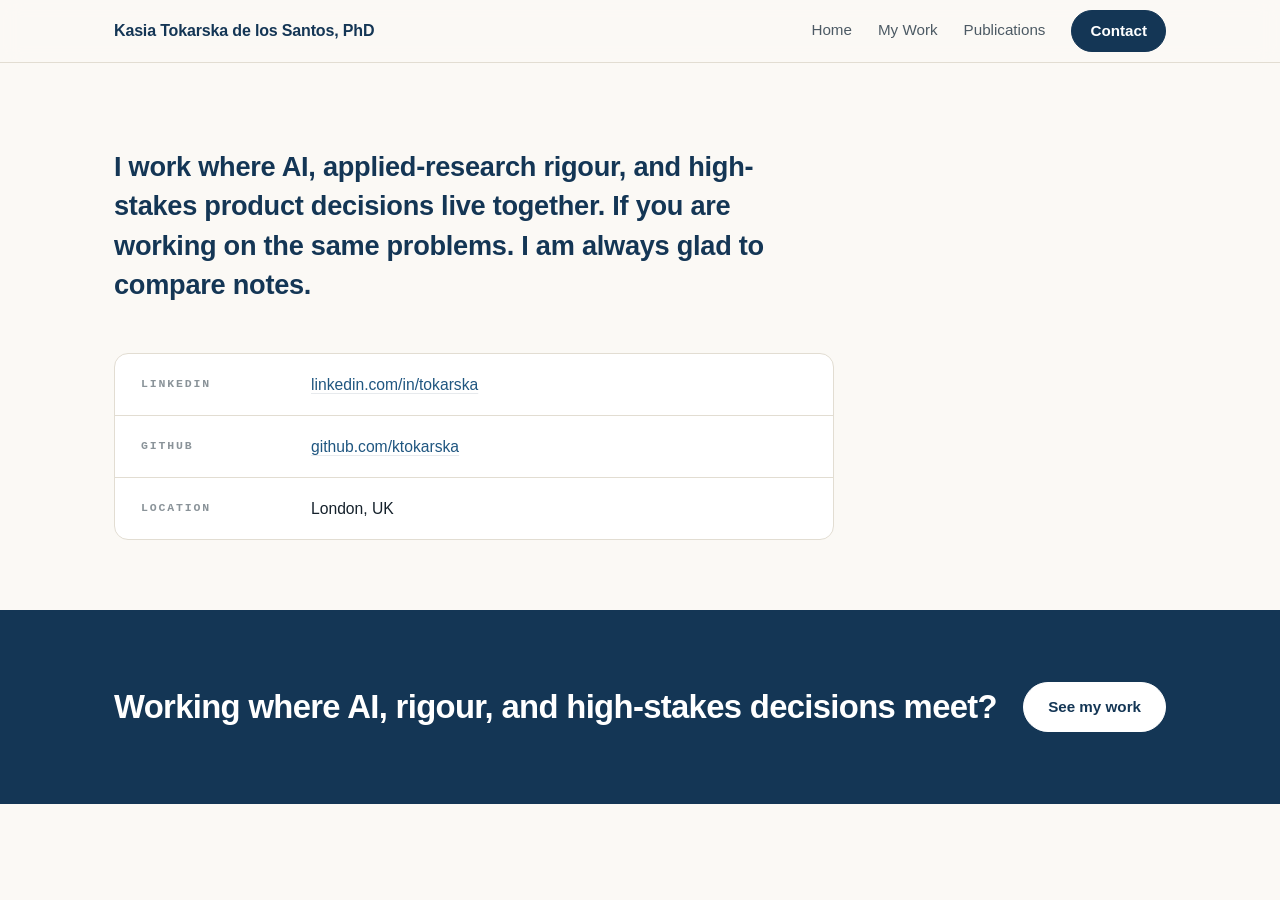
==== contact.html @ da9ea4f5 "Initial commit: personal academic website" ====
<!DOCTYPE html>
<html lang="en">
<head>
<meta charset="utf-8">
<meta name="viewport" content="width=device-width, initial-scale=1.0">
<title>Contact | Kasia Tokarska de los Santos, PhD</title>
<meta name="description" content="Contact Kasia Tokarska de los Santos, AI product leader in regulated, high-stakes domains. London, UK.">
<!-- v3: system fonts only, no web fonts.
     To retheme the whole site, edit the colour tokens at the top of styles.css. -->
<link rel="icon" type="image/svg+xml" href="favicon.svg">
<link rel="apple-touch-icon" href="apple-touch-icon.png">
<link rel="stylesheet" href="styles.css">
</head>
<body data-screen-label="Contact">

<header class="site-header">
  <div class="wrap">
    <a class="site-name" href="index.html">Kasia Tokarska de los Santos, PhD</a>
    <button class="nav-toggle" type="button" aria-label="Menu" aria-expanded="false">
      <span></span><span></span><span></span>
    </button>
    <nav class="site-nav">
      <a href="index.html">Home</a>
      <a href="work.html">My Work</a>
      <a href="cv-publications.html">Publications</a>
      <a class="nav-cta" href="contact.html" aria-current="page">Contact</a>
    </nav>
  </div>
</header>

<main class="contact-main">
  <div class="wrap">
    <p class="closing">I work where AI, applied-research rigour, and high-stakes product decisions live together. If you are working on the same problems. I&nbsp;am always glad to compare notes.</p>

    <div class="contact-rows">
      <div class="contact-row">
        <span class="k">LinkedIn</span>
        <span class="v"><a href="https://linkedin.com/in/tokarska">linkedin.com/in/tokarska</a></span>
      </div>
      <div class="contact-row">
        <span class="k">GitHub</span>
        <span class="v"><a href="https://github.com/ktokarska">github.com/ktokarska</a></span>
      </div>
      <!-- Resume: link the PDF once hosted, e.g. <a href="assets/kasia-tokarska-cv.pdf">Download CV (PDF)</a>
      <div class="contact-row">
        <span class="k">Resume</span>
        <span class="v"><a href="[PDF URL]">Download CV (PDF)</a></span>
      </div>
      -->
      <div class="contact-row">
        <span class="k">Location</span>
        <span class="v">London, UK</span>
      </div>
    </div>
  </div>
</main>

<section class="cta-band">
  <div class="wrap">
    <h2>Working where AI, rigour, and high-stakes decisions meet?</h2>
    <a class="btn" href="work.html">See my work</a>
  </div>
</section>


<script src="site.js"></script>
</body>
</html>
---- styles.css ----
/* ============================================================
   Kasia Tokarska de los Santos - v3
   Warm editorial minimalism. One dark-teal accent.
   RETHEME THE WHOLE SITE HERE: every page reads these tokens.
   ============================================================ */
:root{
  --bg:#fbf9f5;        /* warm paper background, near white */
  --bg-2:#f4f0e8;      /* slightly darker warm tone for hero / alt zones */
  --surface:#ffffff;   /* white cards on the warm background */
  --surface-2:#f0ece3; /* faint warm tint for chips and bars */
  --line:#e2ddd2;      /* single hairline border colour, used everywhere */
  --text:#15212b;      /* near-black ink for headings */
  --muted:#4c5a64;     /* warm grey for body text */
  --faint:#8a9399;     /* fainter grey for metadata */
  --accent:#143655;        /* dark teal, the lead colour */
  --accent-2:#1f5680;      /* brighter teal for hover / numbers / links */
  --accent-soft:rgba(20,54,85,0.10); /* 10% teal for tinted fills and rings */
  --max:1100px;
  --radius:14px;
  --font:-apple-system,BlinkMacSystemFont,"Segoe UI",Roboto,Helvetica,Arial,sans-serif;
  --mono:ui-monospace,SFMono-Regular,Menlo,Consolas,"Liberation Mono",monospace;
}

/* ---------- Base ---------- */
*,*::before,*::after{box-sizing:border-box;}
html{-webkit-text-size-adjust:100%;}
@media (prefers-reduced-motion: no-preference){
  html{scroll-behavior:smooth;}
}
body{
  margin:0;
  font-family:var(--font);
  font-size:17px;
  line-height:1.6;
  color:var(--muted);
  background:var(--bg);
}
h1,h2,h3{
  color:var(--text);
  letter-spacing:-0.02em;
  line-height:1.12;
  text-wrap:balance;
  margin:0 0 18px;
}
h1{font-size:clamp(2.1rem,4.6vw,3.3rem);font-weight:700;}
h2{font-size:clamp(1.55rem,3vw,2.2rem);font-weight:700;}
h3{font-size:1.22rem;font-weight:650;letter-spacing:-0.01em;}
p{margin:0 0 1em;text-wrap:pretty;}
p:last-child{margin-bottom:0;}
a{color:var(--accent-2);text-decoration-color:var(--accent-soft);text-underline-offset:3px;transition:color .15s ease;}
a:hover{color:var(--accent);}
a:focus-visible,button:focus-visible{outline:2px solid var(--accent-2);outline-offset:2px;border-radius:3px;}
em{font-style:italic;}
strong{color:var(--text);}
img{max-width:100%;display:block;}
.wrap{max-width:var(--max);margin:0 auto;padding:0 24px;}

/* ---------- Eyebrow / section rhythm ---------- */
.kicker{
  font-size:1.05rem;
  font-weight:650;
  text-transform:uppercase;
  letter-spacing:.16em;
  color:var(--accent);
  margin:0 0 14px;
}
.section h2{color:var(--accent);}
.section{padding:70px 0;border-bottom:1px solid var(--line);}
.intro{max-width:660px;font-size:1.06rem;margin-bottom:34px;}

/* ---------- Buttons ---------- */
.btn{
  display:inline-block;
  background:var(--accent);
  color:#fff;
  text-decoration:none;
  font-weight:600;
  font-size:.95rem;
  padding:12px 24px;
  border-radius:999px;
  border:1px solid var(--accent);
  transition:background-color .15s ease,border-color .15s ease,transform .15s ease,box-shadow .15s ease;
}
.btn:hover{background:var(--accent-2);border-color:var(--accent-2);color:#fff;transform:translateY(-2px);box-shadow:0 6px 18px var(--accent-soft);}
.btn-ghost{background:transparent;color:var(--accent);}
.btn-ghost:hover{background:var(--accent-soft);color:var(--accent);box-shadow:none;}

/* ---------- Sticky translucent nav ---------- */
.site-header{
  position:sticky;top:0;z-index:50;
  background:color-mix(in srgb, var(--bg) 78%, transparent);
  -webkit-backdrop-filter:blur(10px);
  backdrop-filter:blur(10px);
  border-bottom:1px solid var(--line);
}
.site-header .wrap{
  display:flex;align-items:center;justify-content:space-between;gap:16px;
  min-height:62px;
}
.site-name{
  font-weight:700;color:var(--accent);text-decoration:none;
  letter-spacing:-0.01em;font-size:1rem;
}
.site-name:hover{color:var(--accent-2);}
.site-nav{display:flex;align-items:center;gap:26px;}
.site-nav a{
  color:var(--muted);text-decoration:none;font-size:.95rem;font-weight:500;
  padding:4px 0;border-bottom:2px solid transparent;
  transition:color .15s ease,border-color .15s ease;
}
.site-nav a:hover{color:var(--accent);}
.site-nav a[aria-current="page"]{color:var(--accent);font-weight:700;}
.site-nav a.nav-cta{
  border:1px solid var(--accent);border-radius:999px;color:var(--accent);
  padding:8px 18px;font-weight:600;
}
.site-nav a.nav-cta:hover{background:var(--accent);color:#fff;}
.site-nav a.nav-cta[aria-current="page"]{background:var(--accent);color:#fff;}

.nav-toggle{
  display:none;
  background:none;border:1px solid var(--line);border-radius:10px;
  width:42px;height:38px;cursor:pointer;padding:0;
  flex-direction:column;align-items:center;justify-content:center;gap:4px;
}
.nav-toggle span{display:block;width:18px;height:2px;background:var(--text);border-radius:2px;transition:transform .3s ease,opacity .3s ease;}
.nav-open .nav-toggle span:nth-child(1){transform:translateY(6px) rotate(45deg);}
.nav-open .nav-toggle span:nth-child(2){opacity:0;}
.nav-open .nav-toggle span:nth-child(3){transform:translateY(-6px) rotate(-45deg);}

/* ---------- Hero ---------- */
.hero{
  position:relative;
  background:var(--bg-2);
  overflow:hidden;
}
.hero::before{ /* soft accent glow, top right corner */
  content:"";position:absolute;inset:0;pointer-events:none;
  background:radial-gradient(560px 420px at 86% 0%, var(--accent-soft), transparent 70%);
}
.hero::after{ /* melt into the next section */
  content:"";position:absolute;left:0;right:0;bottom:0;height:90px;pointer-events:none;
  background:linear-gradient(to bottom, transparent, var(--bg));
}
.hero-grid{
  position:relative;z-index:1;
  display:grid;grid-template-columns:1fr 340px;gap:64px;align-items:start;
  padding:84px 24px 56px;
}
.hero-copy{padding:0;}
.hero-copy h1{max-width:640px;margin-bottom:34px;color:var(--accent);}
.identity{
  list-style:none;margin:0 0 24px;padding:0;
  display:flex;flex-wrap:wrap;gap:8px;
}
.identity li{
  background:var(--accent-soft);
  border:1px solid rgba(20,54,85,0.25);
  color:var(--accent);
  font-size:.82rem;font-weight:600;
  padding:5px 13px;border-radius:999px;
}
.value-prop{font-size:1.13rem;max-width:620px;}
.philosophy{
  color:var(--accent);font-weight:650;font-size:1.25rem;
  letter-spacing:-0.01em;
  margin-top:6px;
}
.hero-actions{display:flex;flex-wrap:wrap;gap:12px;margin-top:30px;}
.hero-photo{position:relative;margin-top:8px;}
.hero-photo .portrait{width:100%;height:auto;border-radius:var(--radius);}
.hero-photo::before{ /* horizontal fade from the warm hero tone on the left edge */
  content:"";position:absolute;inset:0;z-index:1;pointer-events:none;
  background:linear-gradient(to right, var(--bg-2) 0%, transparent 38%);
}
.hero-photo::after{ /* vertical fade into the hero tone at the bottom */
  content:"";position:absolute;inset:0;z-index:1;pointer-events:none;
  background:linear-gradient(to bottom, transparent 55%, var(--bg-2) 100%);
}

/* ---------- Stats band ---------- */
.stats-band{
  padding:54px 0 70px;
  border-bottom:1px solid var(--line);
}
.stats-band .wrap{
  display:grid;
  grid-template-columns:repeat(5,1fr);
  gap:14px;
}
.stat{
  background:var(--surface);
  border:1px solid var(--line);
  border-radius:var(--radius);
  padding:22px 20px;
  transition:border-color .15s ease,transform .15s ease,box-shadow .15s ease;
}
.stat:hover{border-color:var(--accent);transform:translateY(-2px);box-shadow:0 8px 22px var(--accent-soft);}
.stat .num{
  font-size:1.9rem;font-weight:700;letter-spacing:-0.02em;
  color:var(--accent-2);margin:0 0 8px;line-height:1.05;
  font-variant-numeric:tabular-nums;
}
.stat .label{font-size:.84rem;line-height:1.45;color:var(--muted);margin:0;}

/* ---------- Career arc timeline ---------- */
.arc-grid{
  display:grid;gap:0;
  border-left:2px solid var(--line);
  margin-left:7px;
}
.arc-card{
  position:relative;
  padding:26px 0 30px 36px;
}
.arc-card + .arc-card{border-top:1px solid var(--line);}
.arc-card::before{ /* accent dot on the timeline */
  content:"";position:absolute;left:-7px;top:36px;
  width:12px;height:12px;border-radius:50%;
  background:var(--accent);
  box-shadow:0 0 0 4px var(--accent-soft);
}
.ch-num{
  font-family:var(--font);
  font-size:.92rem;text-transform:uppercase;letter-spacing:.16em;
  color:var(--accent);margin:0 0 8px;font-weight:650;
}
.arc-card h3{margin-bottom:10px;color:var(--accent);}
.arc-card > p{max-width:680px;}
.capability{
  margin-top:16px;padding-top:14px;border-top:1px solid var(--line);
  font-size:1.05rem;font-weight:700;color:var(--accent);max-width:680px;
}
.cap-pill{
  display:inline;
  font-size:.95rem;font-weight:500;
  color:var(--accent);
  letter-spacing:normal;
  text-transform:none;
}
.capability > span:first-child{
  display:block;
  font-family:var(--font);
  font-size:.92rem;font-weight:650;
  text-transform:uppercase;letter-spacing:.16em;
  color:var(--accent);opacity:.7;margin-bottom:8px;
}
.arc-cta{margin-top:24px;display:inline-block;}
.arc-closing{
  margin-top:38px;
  font-size:clamp(1.3rem,2.4vw,1.6rem);
  line-height:1.4;
  font-weight:600;color:var(--accent);
  letter-spacing:-0.01em;
  max-width:680px;
}

/* ---------- Quote band (dark teal zone) ---------- */
.quote-band{
  padding:70px 0;
  background:var(--accent);
  border-bottom:1px solid var(--line);
}
.quote-band .kicker{color:rgba(255,255,255,0.72);}
.quote-band h2{color:#fff;}
.quote-band .intro{color:rgba(255,255,255,0.78);max-width:none;white-space:nowrap;}
.quote-grid{display:grid;grid-template-columns:1fr 1fr;gap:18px;}
.quote-grid blockquote{
  margin:0;
  background:rgba(255,255,255,0.07);
  border:1px solid rgba(255,255,255,0.22);
  border-radius:var(--radius);
  padding:30px 28px 24px;
  transition:border-color .15s ease,transform .15s ease,box-shadow .15s ease,background-color .15s ease;
}
.quote-grid blockquote:hover{border-color:rgba(255,255,255,0.5);background:rgba(255,255,255,0.11);transform:translateY(-2px);box-shadow:0 8px 22px rgba(0,0,0,0.18);}
.quote-grid blockquote p{font-size:1.02rem;color:#fff;}
.quote-grid cite{
  display:block;margin-top:16px;font-style:italic;
  font-family:var(--font);font-size:.84rem;letter-spacing:.02em;
  color:rgba(255,255,255,0.65);
}

/* ---------- About ---------- */
.about-grid{max-width:680px;}
.about-text p{margin-bottom:1.1em;}
.about-text p:last-child{
  font-size:clamp(1.3rem,2.4vw,1.6rem);
  font-weight:600;
  color:var(--accent);
  letter-spacing:-0.01em;
  line-height:1.4;
}

/* ---------- Accordion toggle ---------- */
.case{position:relative;}
.case-toggle{
  position:absolute;top:38px;right:36px;
  background:var(--surface-2);border:1px solid var(--line);
  width:34px;height:34px;border-radius:50%;
  cursor:pointer;display:flex;align-items:center;justify-content:center;
  color:var(--muted);
  transition:background-color .15s ease,border-color .15s ease,color .15s ease;
  padding:0;
}
.case-toggle:hover{background:var(--accent-soft);border-color:var(--accent);color:var(--accent);}
.case-toggle svg{display:block;transition:transform .35s ease;}
.case[aria-expanded="true"] .case-toggle{background:var(--accent-soft);border-color:var(--accent);color:var(--accent);}
.case[aria-expanded="true"] .case-toggle svg{transform:rotate(180deg);}
.case-body{
  max-height:0;overflow:hidden;
  transition:max-height .4s cubic-bezier(0.4,0,0.2,1);
}
.case[aria-expanded="true"] .case-body{max-height:3000px;}
.pwo-rest{margin-top:0;}
@media(prefers-reduced-motion:reduce){
  .case-body{transition:none;}
  .case-toggle svg{transition:none;}
}

/* ---------- CTA band ---------- */
.cta-band{
  background:var(--accent);
  padding:72px 0;
}
.cta-band .wrap{
  display:flex;flex-wrap:wrap;align-items:center;justify-content:space-between;gap:24px;
}
.cta-band h2{color:#fff;margin:0;max-width:none;font-size:clamp(1.15rem,3vw,2.05rem);white-space:nowrap;}
.cta-band .btn{
  background:#fff;color:var(--accent);border-color:#fff;
}
.cta-band .btn:hover{background:var(--bg);border-color:var(--bg);color:var(--accent);box-shadow:0 6px 18px rgba(0,0,0,0.25);}

/* ---------- CV profile links ---------- */
.cv-profile-links{
  display:flex;flex-wrap:wrap;gap:10px;
  padding:28px 0 8px;
}
.cv-profile-links a{
  display:inline-block;
  background:var(--accent);
  color:#fff;
  text-decoration:none;
  font-weight:600;font-size:.92rem;
  padding:9px 22px;
  border-radius:999px;
  border:1px solid var(--accent);
  transition:background-color .15s ease,border-color .15s ease,transform .15s ease,box-shadow .15s ease;
}
.cv-profile-links a:hover{
  background:var(--accent-2);border-color:var(--accent-2);
  transform:translateY(-2px);box-shadow:0 6px 18px var(--accent-soft);
}

/* ---------- Footer ---------- */
.site-footer{padding:42px 0 54px;}
.site-footer .wrap{
  display:flex;flex-wrap:wrap;align-items:flex-start;justify-content:space-between;gap:18px;
}
.foot-name{color:var(--text);font-weight:650;margin:0 0 2px;}
.foot-loc{font-size:.88rem;color:var(--faint);margin:0;}
.foot-links{display:flex;gap:22px;}
.foot-links a{font-size:.95rem;font-weight:550;text-decoration:none;}
.foot-links a:hover{text-decoration:underline;text-decoration-color:var(--accent-2);}

/* ---------- Page head (Work, Publications) ---------- */
.page-head{
  background:var(--bg-2);
  border-bottom:1px solid var(--line);
  padding:64px 0 56px;
  position:relative;overflow:hidden;
}
.page-head::before{
  content:"";position:absolute;inset:0;pointer-events:none;
  background:radial-gradient(480px 360px at 90% 0%, var(--accent-soft), transparent 70%);
}
.page-head .wrap{position:relative;}
.page-head h1{margin-bottom:14px;color:var(--accent);}
.page-head .intro{margin-bottom:0;}

/* ---------- Case-study cards (Work) ---------- */
main.wrap{display:block;}
.case{
  background:var(--surface);
  border:1px solid var(--accent);
  border-radius:var(--radius);
  padding:38px 36px;
  margin:34px 0;
  transition:border-color .15s ease,transform .15s ease,box-shadow .15s ease,background-color .15s ease;
}
.case:first-of-type{margin-top:48px;}
.case:last-of-type{margin-bottom:64px;}
.case:hover{border-color:var(--accent);transform:translateY(-2px);box-shadow:0 10px 26px var(--accent-soft);background:var(--surface-2);}
.case.featured{}
.case h2{
  font-size:clamp(1.3rem,2.4vw,1.7rem);
  display:flex;align-items:baseline;gap:14px;
  margin-bottom:8px;
  color:var(--accent);
  padding-right:52px; /* room for toggle */
}
.case-num{display:none;}
.case .role{
  font-size:1.08rem;color:var(--muted);margin-bottom:22px;
}
.metrics{
  list-style:none;margin:0 0 6px;padding:16px 0 8px;
  border-top:1px solid var(--line);
  display:flex;flex-wrap:wrap;gap:10px;
}
.metrics li{
  background:var(--accent);
  border:1px solid var(--accent);
  color:#fff;
  font-weight:600;font-size:.92rem;
  padding:6px 15px;border-radius:999px;
  font-variant-numeric:tabular-nums;
}
.pwo{margin-top:10px;}
.pwo > div{
  display:grid;grid-template-columns:150px 1fr;gap:20px;
  border-top:1px solid var(--line);
  padding:18px 0;
}
.pwo h4{
  margin:2px 0 0;
  font-family:var(--font);
  font-size:.95rem;font-weight:650;
  text-transform:uppercase;letter-spacing:.14em;
  color:var(--accent);
}
.pwo p{margin:0;font-size:1.02rem;}
.skills-label{
  margin:6px 0 12px;padding-top:18px;
  border-top:1px solid var(--line);
  font-family:var(--font);
  font-size:.95rem;font-weight:650;
  text-transform:uppercase;letter-spacing:.14em;
  color:var(--accent);
}
.skills{
  list-style:none;margin:0;padding:0;
  display:flex;flex-wrap:wrap;gap:6px 20px;
}
.skills li{
  font-size:.95rem;font-weight:500;
  color:var(--accent);
  padding:0;
}
.case-actions{margin:22px 0 0;}

/* ---------- CV / Publications ---------- */
.cv-section{
  padding:54px 0;
  border-bottom:1px solid var(--line);
}
.cv-section:last-of-type{border-bottom:0;}
.cv-grid{
  display:grid;grid-template-columns:220px 1fr;gap:36px;align-items:start;
}
.cv-grid h2{
  font-size:1.05rem;font-weight:650;
  text-transform:uppercase;letter-spacing:.14em;
  color:var(--accent);
  margin:4px 0 0;
  position:sticky;top:86px;
}
.pub-list p{
  border-top:1px solid var(--line);
  padding:16px 0;margin:0;
  font-size:.95rem;
}
.pub-list p:first-child{border-top:0;padding-top:0;}
.pub-num{
  font-family:var(--mono);
  font-size:.78rem;font-weight:600;
  color:var(--accent-2);
  margin-right:10px;
}
.author-self{color:var(--accent);font-weight:700;}
.pub-note{color:var(--faint);}
.edu-item{
  border-top:1px solid var(--line);
  padding:18px 0;
}
.edu-item:first-child{border-top:0;padding-top:0;}
.edu-item h3{margin-bottom:4px;font-size:1.08rem;color:var(--accent);}
.edu-meta{
  font-family:var(--mono);font-size:.78rem;color:var(--faint);
  margin-bottom:8px;letter-spacing:.03em;
}
.cv-block{max-width:660px;}

/* ---------- Contact ---------- */
.contact-main{padding:84px 0 70px;}
.contact-main .closing{
  font-size:clamp(1.3rem,2.4vw,1.7rem);
  line-height:1.45;
  color:var(--accent);
  font-weight:600;
  letter-spacing:-0.01em;
  max-width:720px;
  margin-bottom:48px;
  text-wrap:pretty;
}
.contact-rows{
  background:var(--surface);
  border:1px solid var(--line);
  border-radius:var(--radius);
  max-width:720px;
  overflow:hidden;
}
.contact-row{
  display:grid;grid-template-columns:150px 1fr;gap:20px;
  padding:18px 26px;
  transition:background-color .15s ease;
}
.contact-row + .contact-row{border-top:1px solid var(--line);}
.contact-row:hover{background:var(--surface-2);}
.contact-row .k{
  font-family:var(--mono);
  font-size:.72rem;font-weight:600;
  text-transform:uppercase;letter-spacing:.16em;
  color:var(--faint);
  align-self:center;
}
.contact-row .v{font-size:.98rem;color:var(--text);}

/* ---------- Responsive ---------- */
@media (max-width: 920px){
  .stats-band .wrap{grid-template-columns:repeat(2,1fr);}
  .stats-band .wrap .stat:last-child{grid-column:1 / -1;}
  .quote-grid{grid-template-columns:1fr;}
  .cv-grid{grid-template-columns:1fr;gap:14px;}
  .cv-grid h2{position:static;}
}
@media (max-width: 760px){
  .hero-grid{grid-template-columns:1fr;gap:32px;padding:38px 24px 72px;}
  .hero-photo{order:-1;max-width:260px;margin-top:0;}
  .nav-toggle{display:flex;}
  .site-nav{
    position:absolute;left:0;right:0;top:100%;
    flex-direction:column;align-items:stretch;gap:0;
    background:color-mix(in srgb, var(--bg) 94%, transparent);
    -webkit-backdrop-filter:blur(10px);
    backdrop-filter:blur(10px);
    border-bottom:1px solid var(--line);
    display:none;
    padding:8px 24px 18px;
  }
  .nav-open .site-nav{display:flex;}
  .site-nav a{padding:13px 2px;border-bottom:1px solid var(--line);font-size:1.02rem;}
  .site-nav a[aria-current="page"]{border-bottom-color:var(--line);}
  .site-nav a.nav-cta{margin-top:14px;text-align:center;border-bottom:1px solid var(--accent);}
  .section{padding:54px 0;}
  .pwo > div{grid-template-columns:1fr;gap:8px;padding:16px 0;}
  .case{padding:28px 22px;margin:24px 0;}
  .case h2{flex-direction:column;gap:10px;}
  .case-num{align-self:flex-start;transform:none;}
  .contact-row{grid-template-columns:1fr;gap:4px;padding:16px 20px;}
  .cta-band .wrap{flex-direction:column;align-items:flex-start;}
  .cta-band h2{white-space:normal;font-size:clamp(1.3rem,5.4vw,1.7rem);}
}
@media (max-width: 480px){
  .stats-band .wrap{grid-template-columns:1fr;}
  .stats-band .wrap .stat:last-child{grid-column:auto;}
}

/* ---------- Reduced motion ---------- */
@media (prefers-reduced-motion: reduce){
  *,*::before,*::after{
    transition-duration:0.01ms !important;
    animation-duration:0.01ms !important;
    animation-iteration-count:1 !important;
  }
}
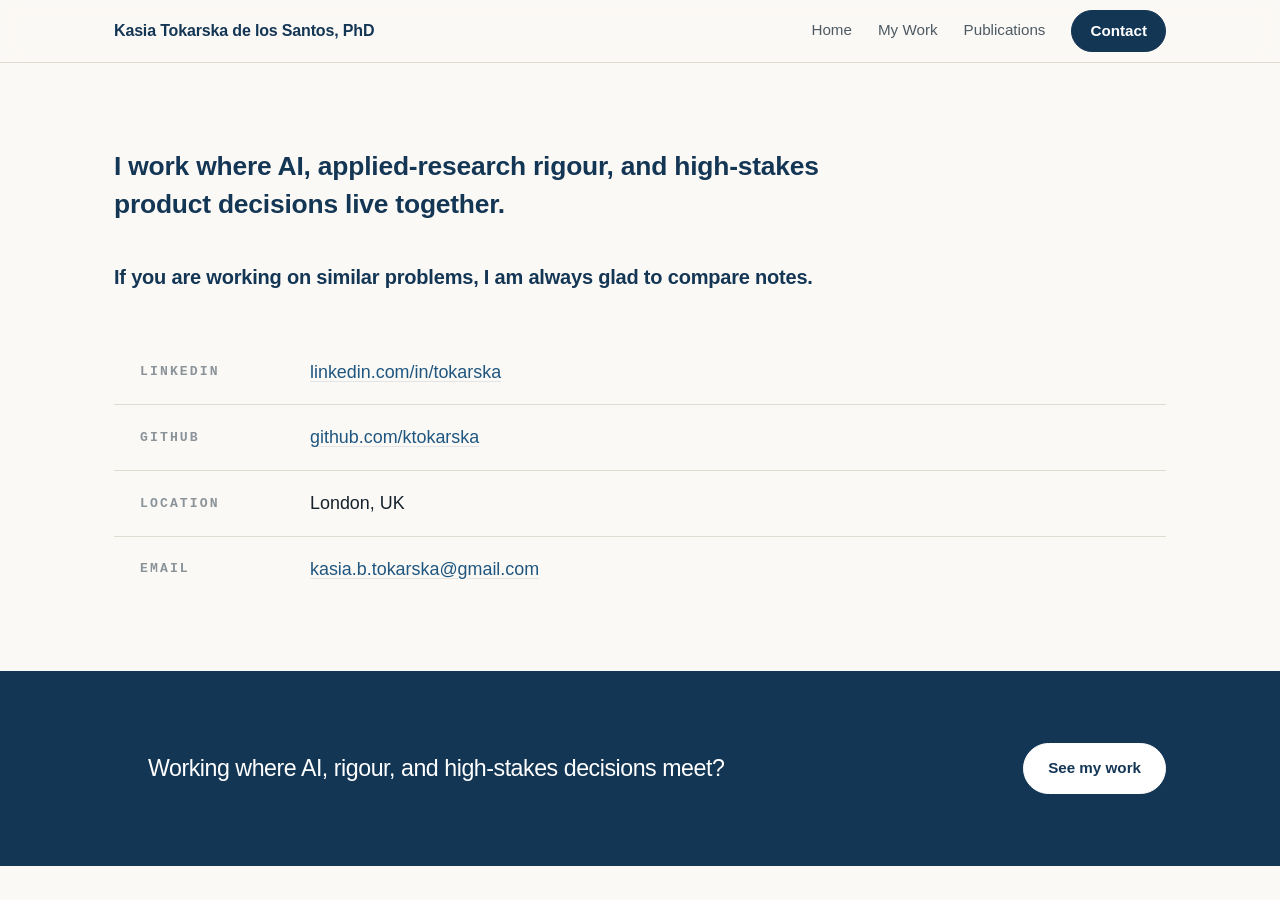
==== commit 524646e3: "Revise site pages (home, contact, nav/styles, headshot) Co-Authored-By: Claude Opus 4.8 (1M context)" ====
--- a/contact.html
+++ b/contact.html
@@ -30,7 +30,7 @@
 
 <main class="contact-main">
   <div class="wrap">
-    <p class="closing">I work where AI, applied-research rigour, and high-stakes product decisions live together. If you are working on the same problems. I&nbsp;am always glad to compare notes.</p>
+    <p class="closing"><span class="closing-lead">I work where AI, applied-research rigour, and high-stakes product decisions live together.</span><br>If you are working on similar problems, I am always glad to compare notes.</p>
 
     <div class="contact-rows">
       <div class="contact-row">
@@ -51,6 +51,10 @@
         <span class="k">Location</span>
         <span class="v">London, UK</span>
       </div>
+      <div class="contact-row">
+        <span class="k">Email</span>
+        <span class="v"><a href="mailto:kasia.b.tokarska@gmail.com">kasia.b.tokarska@gmail.com</a></span>
+      </div>
     </div>
   </div>
 </main>
--- a/styles.css
+++ b/styles.css
@@ -82,8 +82,10 @@
   transition:background-color .15s ease,border-color .15s ease,transform .15s ease,box-shadow .15s ease;
 }
 .btn:hover{background:var(--accent-2);border-color:var(--accent-2);color:#fff;transform:translateY(-2px);box-shadow:0 6px 18px var(--accent-soft);}
-.btn-ghost{background:transparent;color:var(--accent);}
-.btn-ghost:hover{background:var(--accent-soft);color:var(--accent);box-shadow:none;}
+.btn-ghost{background:var(--accent);color:#fff;}
+.btn-ghost:hover{background:var(--accent-2);border-color:var(--accent-2);color:#fff;box-shadow:0 6px 18px var(--accent-soft);}
+.btn-outline{background:transparent;color:var(--accent);border-color:var(--accent);}
+.btn-outline:hover{background:var(--accent-soft);color:var(--accent);box-shadow:none;}
 
 /* ---------- Sticky translucent nav ---------- */
 .site-header{
@@ -111,10 +113,10 @@
 .site-nav a:hover{color:var(--accent);}
 .site-nav a[aria-current="page"]{color:var(--accent);font-weight:700;}
 .site-nav a.nav-cta{
-  border:1px solid var(--accent);border-radius:999px;color:var(--accent);
+  border:1px solid var(--accent);border-radius:999px;color:#fff;background:var(--accent);
   padding:8px 18px;font-weight:600;
 }
-.site-nav a.nav-cta:hover{background:var(--accent);color:#fff;}
+.site-nav a.nav-cta:hover{background:var(--accent-2);border-color:var(--accent-2);color:#fff;}
 .site-nav a.nav-cta[aria-current="page"]{background:var(--accent);color:#fff;}
 
 .nav-toggle{
@@ -162,20 +164,20 @@
 }
 .value-prop{font-size:1.13rem;max-width:620px;}
 .philosophy{
-  color:var(--accent);font-weight:650;font-size:1.25rem;
+  color:var(--accent);font-weight:650;font-size:1.45rem;
   letter-spacing:-0.01em;
-  margin-top:6px;
+  margin-top:14px;
 }
 .hero-actions{display:flex;flex-wrap:wrap;gap:12px;margin-top:30px;}
 .hero-photo{position:relative;margin-top:8px;}
 .hero-photo .portrait{width:100%;height:auto;border-radius:var(--radius);}
 .hero-photo::before{ /* horizontal fade from the warm hero tone on the left edge */
   content:"";position:absolute;inset:0;z-index:1;pointer-events:none;
-  background:linear-gradient(to right, var(--bg-2) 0%, transparent 38%);
+  background:linear-gradient(to right, var(--bg-2) 0%, transparent 12%);
 }
 .hero-photo::after{ /* vertical fade into the hero tone at the bottom */
   content:"";position:absolute;inset:0;z-index:1;pointer-events:none;
-  background:linear-gradient(to bottom, transparent 55%, var(--bg-2) 100%);
+  background:linear-gradient(to bottom, transparent 88%, color-mix(in srgb, var(--bg-2) 70%, transparent) 100%);
 }
 
 /* ---------- Stats band ---------- */
@@ -233,7 +235,7 @@
 }
 .cap-pill{
   display:inline;
-  font-size:.95rem;font-weight:500;
+  font-size:1.1rem;font-weight:500;
   color:var(--accent);
   letter-spacing:normal;
   text-transform:none;
@@ -241,10 +243,11 @@
 .capability > span:first-child{
   display:block;
   font-family:var(--font);
-  font-size:.92rem;font-weight:650;
+  font-size:1.0rem;font-weight:650;
   text-transform:uppercase;letter-spacing:.16em;
   color:var(--accent);opacity:.7;margin-bottom:8px;
 }
+.arc-jobtitle{font-size:1.0rem;color:var(--muted);margin:4px 0 10px;font-weight:700;font-style:italic;}
 .arc-cta{margin-top:24px;display:inline-block;}
 .arc-closing{
   margin-top:38px;
@@ -292,30 +295,10 @@
   line-height:1.4;
 }
 
-/* ---------- Accordion toggle ---------- */
-.case{position:relative;}
-.case-toggle{
-  position:absolute;top:38px;right:36px;
-  background:var(--surface-2);border:1px solid var(--line);
-  width:34px;height:34px;border-radius:50%;
-  cursor:pointer;display:flex;align-items:center;justify-content:center;
-  color:var(--muted);
-  transition:background-color .15s ease,border-color .15s ease,color .15s ease;
-  padding:0;
-}
-.case-toggle:hover{background:var(--accent-soft);border-color:var(--accent);color:var(--accent);}
-.case-toggle svg{display:block;transition:transform .35s ease;}
-.case[aria-expanded="true"] .case-toggle{background:var(--accent-soft);border-color:var(--accent);color:var(--accent);}
-.case[aria-expanded="true"] .case-toggle svg{transform:rotate(180deg);}
-.case-body{
-  max-height:0;overflow:hidden;
-  transition:max-height .4s cubic-bezier(0.4,0,0.2,1);
-}
-.case[aria-expanded="true"] .case-body{max-height:3000px;}
-.pwo-rest{margin-top:0;}
+/* ---------- Project card expand (reduced motion) ---------- */
 @media(prefers-reduced-motion:reduce){
-  .case-body{transition:none;}
-  .case-toggle svg{transition:none;}
+  .pcard-body{transition:none;}
+  .btn-card .chev{transition:none;}
 }
 
 /* ---------- CTA band ---------- */
@@ -326,7 +309,7 @@
 .cta-band .wrap{
   display:flex;flex-wrap:wrap;align-items:center;justify-content:space-between;gap:24px;
 }
-.cta-band h2{color:#fff;margin:0;max-width:none;font-size:clamp(1.15rem,3vw,2.05rem);white-space:nowrap;}
+.cta-band h2{color:#fff;margin:0;max-width:none;font-size:clamp(.95rem,2vw,1.45rem);white-space:nowrap;font-weight:500;padding-left:34px;}
 .cta-band .btn{
   background:#fff;color:var(--accent);border-color:#fff;
 }
@@ -377,78 +360,101 @@
 }
 .page-head .wrap{position:relative;}
 .page-head h1{margin-bottom:14px;color:var(--accent);}
-.page-head .intro{margin-bottom:0;}
-
-/* ---------- Case-study cards (Work) ---------- */
+.page-head .intro{margin-bottom:0;max-width:none;}
+
+/* ---------- Project cards (Work) ---------- */
 main.wrap{display:block;}
-.case{
+.pcard{
+  position:relative;
   background:var(--surface);
-  border:1px solid var(--accent);
+  border:1px solid var(--line);
   border-radius:var(--radius);
-  padding:38px 36px;
-  margin:34px 0;
-  transition:border-color .15s ease,transform .15s ease,box-shadow .15s ease,background-color .15s ease;
-}
-.case:first-of-type{margin-top:48px;}
-.case:last-of-type{margin-bottom:64px;}
-.case:hover{border-color:var(--accent);transform:translateY(-2px);box-shadow:0 10px 26px var(--accent-soft);background:var(--surface-2);}
-.case.featured{}
-.case h2{
+  margin:28px 0;
+  overflow:hidden;
+  transition:border-color .15s ease,transform .15s ease,box-shadow .15s ease;
+}
+.pcard:first-of-type{margin-top:44px;}
+.pcard:last-of-type{margin-bottom:60px;}
+.pcard:hover{border-color:var(--accent);transform:translateY(-2px);box-shadow:0 12px 30px var(--accent-soft);}
+.pcard.featured{border-color:var(--accent);}
+
+/* banded header zone — dark blue lead colour */
+.pcard-head{
+  background:var(--accent);
+  padding:30px 34px 26px;
+}
+.pcard-main{padding:28px 34px;}
+
+.pcard-badges{display:flex;flex-wrap:wrap;gap:8px;margin:0 0 16px;}
+.pcard-badge{
+  display:inline-flex;align-items:center;
+  font-family:var(--mono);font-size:.72rem;font-weight:600;
+  text-transform:uppercase;letter-spacing:.16em;
+  color:rgba(255,255,255,0.86);
+  background:rgba(255,255,255,0.15);
+  border-radius:999px;padding:5px 13px;
+  margin:0;
+}
+
+.pcard h2.pcard-title{
   font-size:clamp(1.3rem,2.4vw,1.7rem);
-  display:flex;align-items:baseline;gap:14px;
-  margin-bottom:8px;
-  color:var(--accent);
-  padding-right:52px; /* room for toggle */
-}
-.case-num{display:none;}
-.case .role{
-  font-size:1.08rem;color:var(--muted);margin-bottom:22px;
-}
-.metrics{
-  list-style:none;margin:0 0 6px;padding:16px 0 8px;
-  border-top:1px solid var(--line);
-  display:flex;flex-wrap:wrap;gap:10px;
-}
-.metrics li{
-  background:var(--accent);
-  border:1px solid var(--accent);
-  color:#fff;
-  font-weight:600;font-size:.92rem;
-  padding:6px 15px;border-radius:999px;
+  color:#fff;margin:0 0 6px;letter-spacing:-0.01em;line-height:1.14;
+}
+.pcard .role{font-size:1.06rem;color:rgba(255,255,255,0.74);margin:0;}
+
+/* keyword pills: light blue fill, dark blue text */
+.pcard .metrics{
+  list-style:none;margin:0;padding:0;
+  display:flex;flex-wrap:wrap;gap:9px;
+}
+.pcard .metrics li{
+  background:var(--accent-soft);
+  border:1px solid rgba(20,54,85,0.18);
+  color:var(--accent);
+  font-weight:600;font-size:.88rem;
+  padding:5px 14px;border-radius:999px;
   font-variant-numeric:tabular-nums;
 }
-.pwo{margin-top:10px;}
-.pwo > div{
+
+.pcard-teaser{margin:18px 0 0;font-size:1.04rem;color:var(--muted);}
+
+/* expandable region */
+.pcard-body{max-height:0;overflow:hidden;transition:max-height .42s cubic-bezier(.4,0,.2,1);}
+.pcard[aria-expanded="true"] .pcard-body{max-height:2600px;}
+.pwo-block{
   display:grid;grid-template-columns:150px 1fr;gap:20px;
-  border-top:1px solid var(--line);
-  padding:18px 0;
-}
-.pwo h4{
-  margin:2px 0 0;
-  font-family:var(--font);
-  font-size:.95rem;font-weight:650;
-  text-transform:uppercase;letter-spacing:.14em;
-  color:var(--accent);
-}
-.pwo p{margin:0;font-size:1.02rem;}
-.skills-label{
-  margin:6px 0 12px;padding-top:18px;
-  border-top:1px solid var(--line);
-  font-family:var(--font);
-  font-size:.95rem;font-weight:650;
-  text-transform:uppercase;letter-spacing:.14em;
-  color:var(--accent);
-}
-.skills{
-  list-style:none;margin:0;padding:0;
-  display:flex;flex-wrap:wrap;gap:6px 20px;
-}
-.skills li{
-  font-size:.95rem;font-weight:500;
-  color:var(--accent);
-  padding:0;
-}
-.case-actions{margin:22px 0 0;}
+  border-top:1px solid var(--line);padding:18px 0;
+}
+.pwo-block:first-child{margin-top:20px;}
+.pwo-block h4{
+  margin:2px 0 0;font-family:var(--font);
+  font-size:.95rem;font-weight:650;text-transform:uppercase;letter-spacing:.14em;color:var(--accent);
+}
+.pwo-block p{margin:0;font-size:1.02rem;}
+.pcard .skills-label{
+  margin:6px 0 12px;padding-top:18px;border-top:1px solid var(--line);
+  font-family:var(--font);font-size:.95rem;font-weight:650;
+  text-transform:uppercase;letter-spacing:.14em;color:var(--accent);
+}
+.pcard .skills{list-style:none;margin:0;padding:0;display:flex;flex-wrap:wrap;gap:8px;}
+.pcard .skills li{font-size:.88rem;font-weight:600;color:var(--accent);background:var(--accent-soft);border:1px solid rgba(20,54,85,0.28);padding:4px 12px;border-radius:999px;}
+
+/* action row — both buttons share one solid style */
+.pcard-actions{
+  display:flex;flex-wrap:wrap;gap:12px;align-items:center;
+  margin-top:24px;
+}
+.btn-card{
+  display:inline-flex;align-items:center;gap:9px;
+  background:var(--accent);color:#fff;text-decoration:none;
+  border:1px solid var(--accent);border-radius:999px;
+  font-family:var(--font);font-weight:600;font-size:.95rem;
+  padding:11px 22px;cursor:pointer;
+  transition:background-color .15s ease,border-color .15s ease,transform .15s ease,box-shadow .15s ease;
+}
+.btn-card:hover{background:var(--accent-2);border-color:var(--accent-2);color:#fff;transform:translateY(-2px);box-shadow:0 6px 18px var(--accent-soft);}
+.btn-card .chev,.btn-card .ext{display:block;transition:transform .35s ease;}
+.pcard[aria-expanded="true"] .btn-card .chev{transform:rotate(180deg);}
 
 /* ---------- CV / Publications ---------- */
 .cv-section{
@@ -495,7 +501,11 @@
 /* ---------- Contact ---------- */
 .contact-main{padding:84px 0 70px;}
 .contact-main .closing{
-  font-size:clamp(1.3rem,2.4vw,1.7rem);
+  font-size:clamp(1.05rem,1.6vw,1.25rem);
+  line-height:1.45;color:var(--accent);font-weight:600;letter-spacing:-0.01em;
+  max-width:720px;margin-bottom:48px;text-wrap:pretty;
+}
+.closing-lead{font-size:clamp(1.3rem,2.2vw,1.65rem);display:block;margin-bottom:10px;}
   line-height:1.45;
   color:var(--accent);
   font-weight:600;
@@ -520,12 +530,12 @@
 .contact-row:hover{background:var(--surface-2);}
 .contact-row .k{
   font-family:var(--mono);
-  font-size:.72rem;font-weight:600;
+  font-size:.82rem;font-weight:600;
   text-transform:uppercase;letter-spacing:.16em;
   color:var(--faint);
   align-self:center;
 }
-.contact-row .v{font-size:.98rem;color:var(--text);}
+.contact-row .v{font-size:1.12rem;color:var(--text);}
 
 /* ---------- Responsive ---------- */
 @media (max-width: 920px){
@@ -554,13 +564,12 @@
   .site-nav a[aria-current="page"]{border-bottom-color:var(--line);}
   .site-nav a.nav-cta{margin-top:14px;text-align:center;border-bottom:1px solid var(--accent);}
   .section{padding:54px 0;}
-  .pwo > div{grid-template-columns:1fr;gap:8px;padding:16px 0;}
-  .case{padding:28px 22px;margin:24px 0;}
-  .case h2{flex-direction:column;gap:10px;}
-  .case-num{align-self:flex-start;transform:none;}
+  .pwo-block{grid-template-columns:1fr;gap:6px;}
+  .pcard-head{padding:24px 22px 20px;}
+  .pcard-main{padding:24px 22px;}
   .contact-row{grid-template-columns:1fr;gap:4px;padding:16px 20px;}
   .cta-band .wrap{flex-direction:column;align-items:flex-start;}
-  .cta-band h2{white-space:normal;font-size:clamp(1.3rem,5.4vw,1.7rem);}
+  .cta-band h2{white-space:normal;font-size:clamp(1.3rem,5.4vw,1.7rem);padding-left:0;}
 }
 @media (max-width: 480px){
   .stats-band .wrap{grid-template-columns:1fr;}
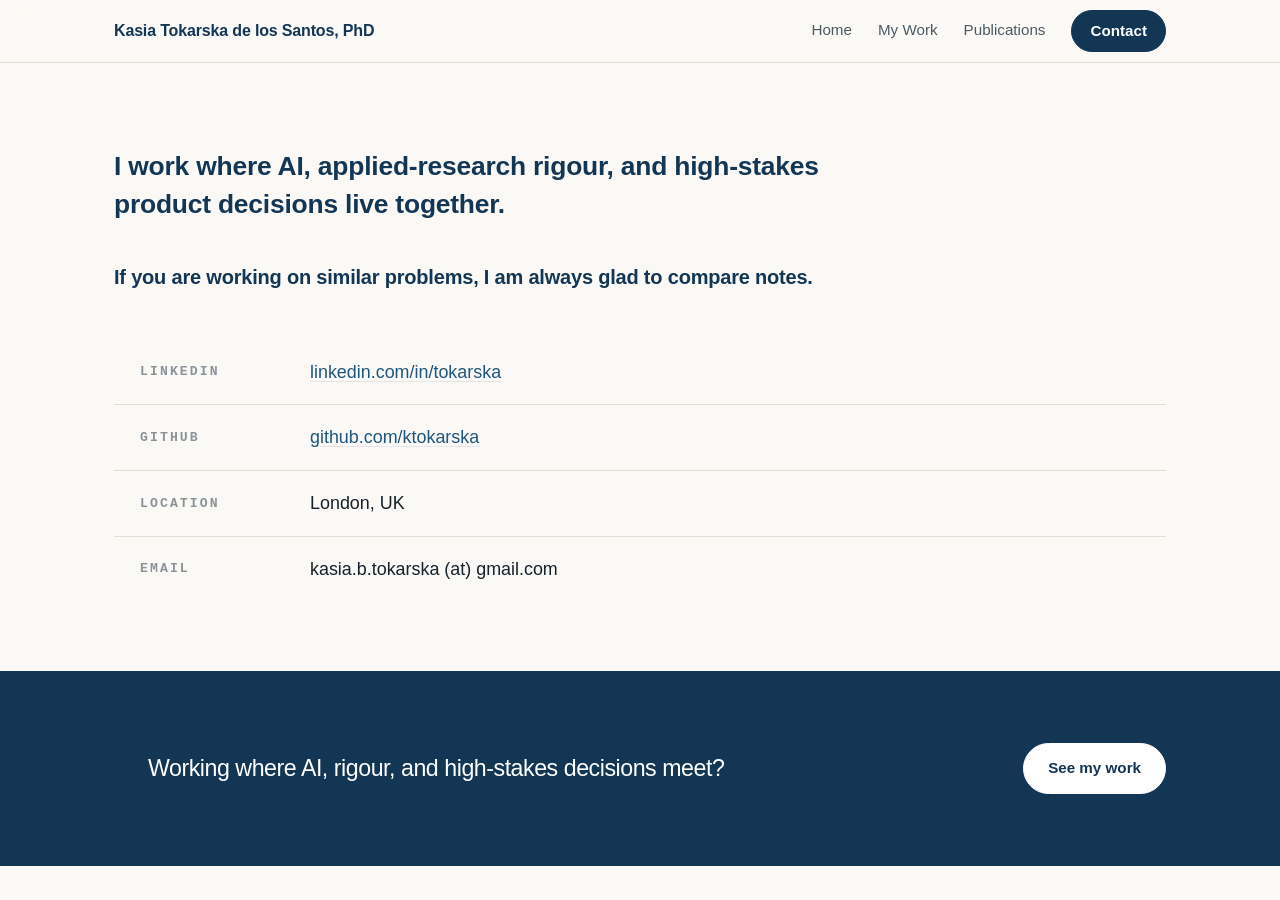
==== commit 89711927: "Obfuscate contact email and unbold Career Arc job titles - contact.html: show email as 'kasia.b.toka" ====
--- a/contact.html
+++ b/contact.html
@@ -53,7 +53,7 @@
       </div>
       <div class="contact-row">
         <span class="k">Email</span>
-        <span class="v"><a href="mailto:kasia.b.tokarska@gmail.com">kasia.b.tokarska@gmail.com</a></span>
+        <span class="v">kasia.b.tokarska (at) gmail.com</span>
       </div>
     </div>
   </div>
--- a/styles.css
+++ b/styles.css
@@ -247,7 +247,7 @@
   text-transform:uppercase;letter-spacing:.16em;
   color:var(--accent);opacity:.7;margin-bottom:8px;
 }
-.arc-jobtitle{font-size:1.0rem;color:var(--muted);margin:4px 0 10px;font-weight:700;font-style:italic;}
+.arc-jobtitle{font-size:1.0rem;color:var(--muted);margin:4px 0 10px;font-weight:400;font-style:italic;}
 .arc-cta{margin-top:24px;display:inline-block;}
 .arc-closing{
   margin-top:38px;
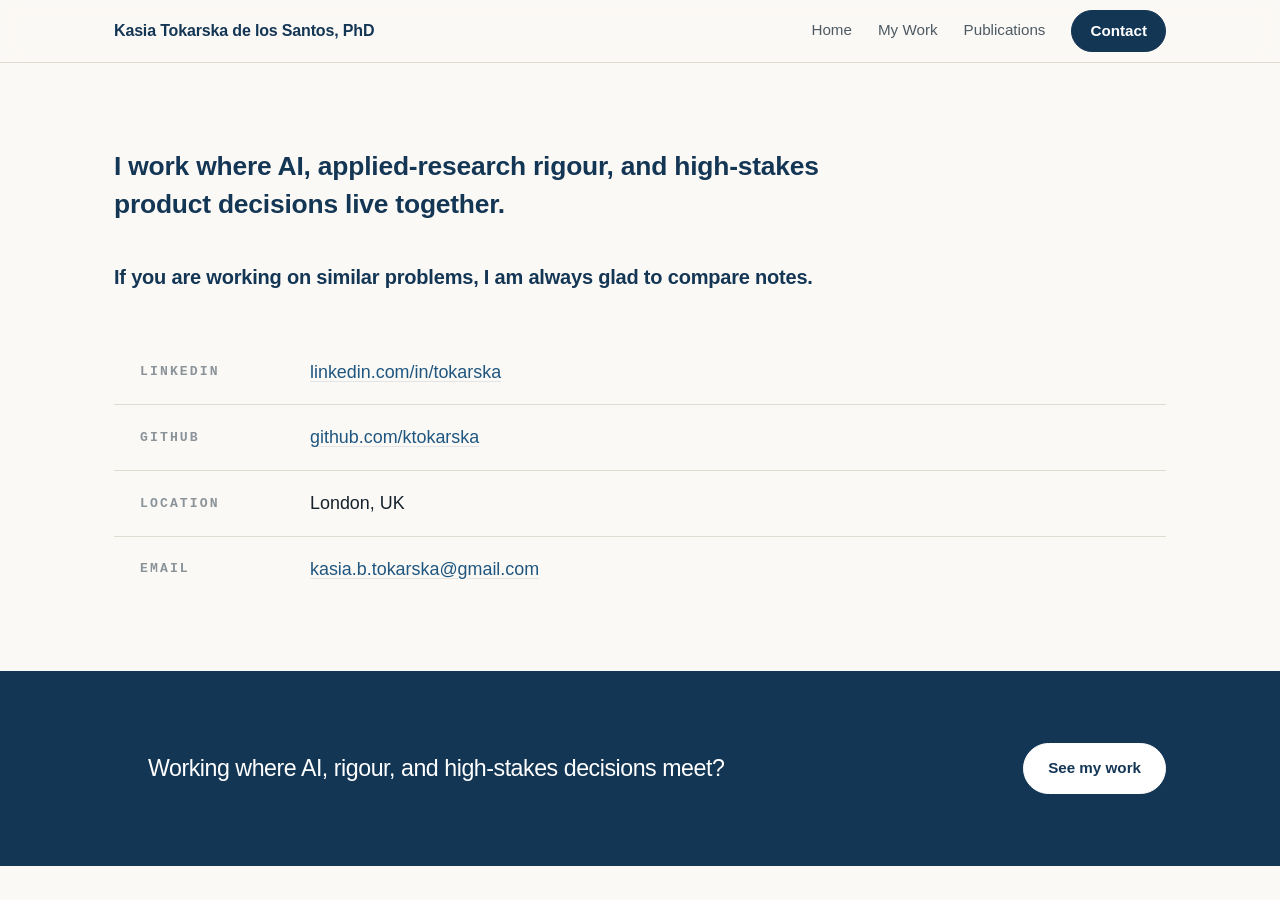
==== commit 1c57dcbf: "Obfuscate contact email via JS-assembled mailto link Co-Authored-By: Claude Opus 4.8 (1M context) <n" ====
--- a/contact.html
+++ b/contact.html
@@ -53,7 +53,7 @@
       </div>
       <div class="contact-row">
         <span class="k">Email</span>
-        <span class="v">kasia.b.tokarska (at) gmail.com</span>
+        <span class="v" data-email data-user="kasia.b.tokarska" data-domain="gmail.com">kasia.b.tokarska (at) gmail.com</span>
       </div>
     </div>
   </div>
